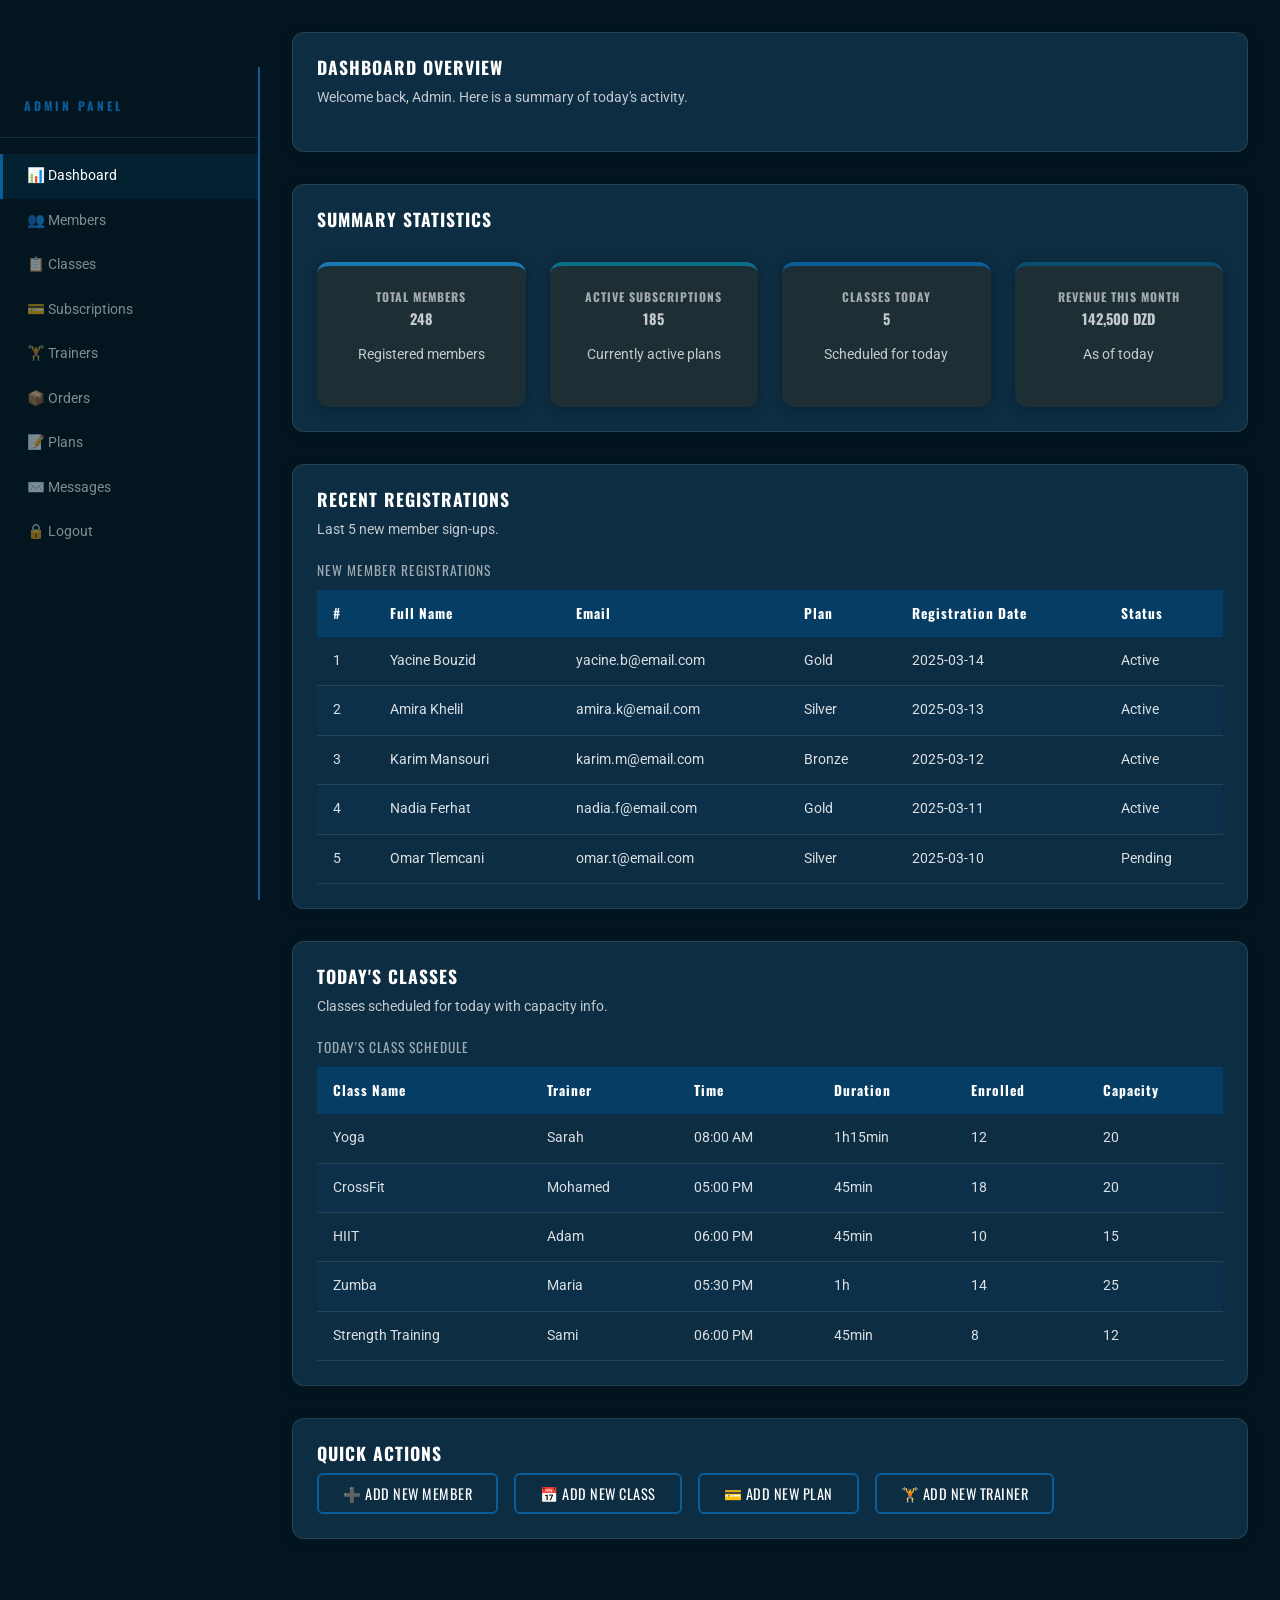
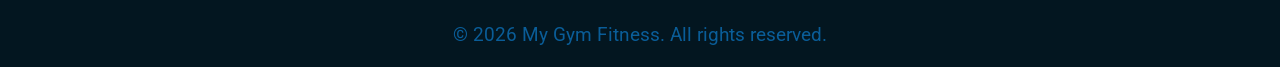
==== admin -dashboard.html @ 6d915fa9 "first commit" ====
<!DOCTYPE html>
<html lang="en">
<head>
    <meta charset="UTF-8">
    <meta name="viewport" content="width=device-width, initial-scale=1.0">
    <title>Admin Dashboard</title>
    <link rel="stylesheet" href="admin-dashboard.css">
    <link href="https://fonts.googleapis.com/css2?family=Oswald:wght@400;700&family=Roboto:wght@300;400;500&display=swap" rel="stylesheet">
</head>
<body>


<!-- Admin Layout: Sidebar + Main Content -->
<div class="admin-wrapper">

    <!-- Sidebar Navigation -->
    <aside class="admin-sidebar">
        <h2>Admin Panel</h2>
        <nav>
            <ul>
                <li><a href="admin-dashboard.html" class="active">📊 Dashboard</a></li>
                <li><a href="#">👥 Members</a></li>
                <li><a href="#">📋 Classes</a></li>
                <li><a href="#">💳 Subscriptions</a></li>
                <li><a href="#">🏋️ Trainers</a></li>
                <li><a href="#">📦 Orders</a></li>
                <li><a href="admin-plans.html">📝 Plans</a></li>
                <li><a href="#">✉️ Messages</a></li>
                <li><a href="admin-login.html">🔒 Logout</a></li>
            </ul>
        </nav>
    </aside>

    <!-- Main Dashboard Content -->
    <main class="admin-main">

        <section id="dashboard-header">
            <h2>Dashboard Overview</h2>
            <p>Welcome back, Admin. Here is a summary of today's activity.</p>
        </section>

        <!-- Summary Stats Section -->
        <section id="stats">
            <h2>Summary Statistics</h2>

            <article class="stat-card">
                <h3>Total Members</h3>
                <p class="stat-number">248</p>
                <p class="stat-label">Registered members</p>
            </article>

            <article class="stat-card">
                <h3>Active Subscriptions</h3>
                <p class="stat-number">185</p>
                <p class="stat-label">Currently active plans</p>
            </article>

            <article class="stat-card">
                <h3>Classes Today</h3>
                <p class="stat-number">5</p>
                <p class="stat-label">Scheduled for today</p>
            </article>

            <article class="stat-card">
                <h3>Revenue This Month</h3>
                <p class="stat-number">142,500 DZD</p>
                <p class="stat-label">As of today</p>
            </article>
        </section>

        <!-- Recent Registrations Table -->
        <section id="recent-activity">
            <h2>Recent Registrations</h2>
            <p>Last 5 new member sign-ups.</p>
<table>
                <caption>New Member Registrations</caption>
                <thead>
                    <tr>
                        <th>#</th>
                        <th>Full Name</th>
                        <th>Email</th>
                        <th>Plan</th>
                        <th>Registration Date</th>
                        <th>Status</th>
                    </tr>
                </thead>
                <tbody>
                    <tr>
                        <td>1</td>
                        <td>Yacine Bouzid</td>
                        <td>yacine.b@email.com</td>
                        <td>Gold</td>
                        <td>2025-03-14</td>
                        <td>Active</td>
                    </tr>
                    <tr>
                        <td>2</td>
                        <td>Amira Khelil</td>
                        <td>amira.k@email.com</td>
                        <td>Silver</td>
                        <td>2025-03-13</td>
                        <td>Active</td>
                    </tr>
                    <tr>
                        <td>3</td>
                        <td>Karim Mansouri</td>
                        <td>karim.m@email.com</td>
                        <td>Bronze</td>
                        <td>2025-03-12</td>
                        <td>Active</td>
                    </tr>
                    <tr>
                        <td>4</td>
                        <td>Nadia Ferhat</td>
                        <td>nadia.f@email.com</td>
                        <td>Gold</td>
                        <td>2025-03-11</td>
                        <td>Active</td>
                    </tr>
                    <tr>
                        <td>5</td>
                        <td>Omar Tlemcani</td>
                        <td>omar.t@email.com</td>
                        <td>Silver</td>
                        <td>2025-03-10</td>
                        <td>Pending</td>
                    </tr>
                </tbody>
            </table>
        </section>

        <!-- Today's Classes Table -->
        <section id="todays-classes">
            <h2>Today's Classes</h2>
            <p>Classes scheduled for today with capacity info.</p>
<table>
                <caption>Today's Class Schedule</caption>
                <thead>
                    <tr>
                        <th>Class Name</th>
                        <th>Trainer</th>
                        <th>Time</th>
                        <th>Duration</th>
                        <th>Enrolled</th>
                        <th>Capacity</th>
                    </tr>
                </thead>
                <tbody>
                    <tr>
                        <td>Yoga</td>
                        <td>Sarah</td>
                        <td>08:00 AM</td>
                        <td>1h15min</td>
                        <td>12</td>
                        <td>20</td>
                    </tr>
                    <tr>
                        <td>CrossFit</td>
                        <td>Mohamed</td>
                        <td>05:00 PM</td>
                        <td>45min</td>
                        <td>18</td>
                        <td>20</td>
                    </tr>
                    <tr>
                        <td>HIIT</td>
                        <td>Adam</td>
                        <td>06:00 PM</td>
                        <td>45min</td>
                        <td>10</td>
                        <td>15</td>
                    </tr>
                    <tr>
                        <td>Zumba</td>
                        <td>Maria</td>
                        <td>05:30 PM</td>
                        <td>1h</td>
                        <td>14</td>
                        <td>25</td>
                    </tr>
                    <tr>
                        <td>Strength Training</td>
                        <td>Sami</td>
                        <td>06:00 PM</td>
                        <td>45min</td>
                        <td>8</td>
                        <td>12</td>
                    </tr>
                </tbody>
            </table>
        </section>

        <!-- Quick Actions Section -->
        <section id="quick-actions">
            <h2>Quick Actions</h2>
            <ul>
                <li><button type="button">➕ Add New Member</button></li>
                <li><button type="button">📅 Add New Class</button></li>
                <li><button type="button">💳 Add New Plan</button></li>
                <li><button type="button">🏋️ Add New Trainer</button></li>
            </ul>
        </section>

    </main>
</div>
<footer>
      <p>© 2026 My Gym Fitness. All rights reserved.</p>
    </footer>

</body>
</html>
---- admin-dashboard.css ----
:root {
  --primary: #031620;
  --accent: #1d2f3587;
  --bg: #0a5d98;
  --text: #ffffff;

  /* Derived tokens — all built from the 4 roots above */
  --primary-light: #0d2d42;        /* lightened primary */
  --primary-lighter: #0f3a55;      /* hover states */
  --accent-solid: #1d2f35;         /* accent without alpha */
  --accent-hover: #2b4a55;         /* accent hover */
  --accent-bright: #1a8fcc;        /* bg-toned accent for borders/highlights */
  --bg-dark: #063d64;              /* darkened bg */
  --bg-light: #0e6faf;             /* lightened bg */
  --bg-muted: rgba(10,93,152,.15); /* subtle bg tint */
  --border: rgba(255,255,255,.1);
  --shadow: rgba(3,22,32,.4);

  --font-heading: 'Oswald', sans-serif;
  --font-body: 'Roboto', sans-serif;

  --space-xs: 8px;
  --space-sm: 16px;
  --space-md: 24px;
  --space-lg: 32px;
  --space-xl: 48px;
  --radius-sm: 6px;
  --radius-md: 12px;
  --transition: .3s ease;
}
*, *::before, *::after {
  box-sizing: border-box;
  margin: 0;
  padding: 0;
}
body {
  font-family: var(--font-body);
  background: var(--primary);
  color: var(--text);
  line-height: 1.7;
}
ul { list-style: none; }
a {
  text-decoration: none;
  transition: color var(--transition);
}
h1, h2, h3, h4 {
  font-family: var(--font-heading);
  text-transform: uppercase;
  letter-spacing: 1px;
  line-height: 1.2;
}

/* ── Admin Layout ── */
.admin-wrapper {
  display: flex;
  min-height: calc(100vh - 140px);
}
.admin-sidebar {
  width: 260px;
  min-width: 260px;
  background: var(--primary);
  border-right: 2px solid var(--bg);
  padding: var(--space-lg) 0;
  position: sticky;
  top: 67px;
  height: calc(100vh - 67px);
  overflow-y: auto;
}
.admin-sidebar h2 {
  font-size: .75rem;
  letter-spacing: 3px;
  color: var(--bg);
  padding: 0 var(--space-md) var(--space-md);
  border-bottom: 1px solid var(--primary-light);
  margin-bottom: var(--space-sm);
}
.admin-sidebar nav ul li a {
  display: block;
  padding: 10px var(--space-md);
  color: rgba(255,255,255,.5);
  font-size: .9rem;
  border-left: 3px solid transparent;
  transition: color var(--transition), background var(--transition), border-color var(--transition);
}
.admin-sidebar nav ul li a:hover,
.admin-sidebar nav ul li a.active {
  color: var(--text);
  background: var(--bg-muted);
  border-left-color: var(--bg);
}
/* ── Admin Main ── */
.admin-main {
  flex: 1;
  background: var(--primary);
  padding: var(--space-lg);
  overflow-x: auto;
}
.admin-main section {
  background: var(--primary-light);
  border-radius: var(--radius-md);
  padding: var(--space-md);
  margin-bottom: var(--space-lg);
  box-shadow: 0 2px 12px var(--shadow);
  border: 1px solid var(--border);
}
.admin-main h2 {
  color: var(--text);
  margin-bottom: var(--space-xs);
  font-size: 1.1rem;
}
.admin-main p {
  color: rgba(255,255,255,.75);
  font-size: .9rem;
  margin-bottom: var(--space-sm);
}
/* ── Stat Cards ── */
#stats {
  display: grid;
  grid-template-columns: repeat(4, 1fr);
  gap: var(--space-md);
}
#stats > h2 { grid-column: 1 / -1; }
.stat-card {
  background: var(--accent-solid);
  border-radius: var(--radius-md);
  padding: var(--space-md);
  text-align: center;
  box-shadow: 0 2px 12px var(--shadow);
  border-top: 4px solid var(--bg);
}
.stat-card:nth-child(2) { border-top-color: #1a7ab5; }
.stat-card:nth-child(3) { border-top-color: #0d6e8a; }
.stat-card:nth-child(5) { border-top-color: #0a4f70; }
.stat-card h3 {
  font-size: .75rem;
  letter-spacing: 1px;
  color: rgba(255,255,255,.6);
  margin-bottom: var(--space-xs);
}
.stat-number {
  font-family: var(--font-heading);
  font-size: 2rem;
  font-weight: 700;
  color: var(--text);
  line-height: 1;
  margin-bottom: 4px;
}
.stat-label {
  font-size: .8rem;
  color: rgba(255,255,255,.45);
}
/* ── Tables ── */
.admin-main table {
  width: 100%;
  border-collapse: collapse;
  font-size: .9rem;
}
.admin-main caption {
  font-family: var(--font-heading);
  font-size: .85rem;
  color: rgba(255,255,255,.6);
  text-align: left;
  letter-spacing: 1px;
  padding-bottom: var(--space-xs);
  text-transform: uppercase;
}
.admin-main thead tr { background: var(--bg-dark); }
.admin-main thead th,
.admin-main tbody td { padding: 12px var(--space-sm); }
.admin-main thead th {
  color: var(--text);
  font-family: var(--font-heading);
  font-size: .85rem;
  text-align: left;
  letter-spacing: 1px;
}
.admin-main tbody tr {
  border-bottom: 1px solid var(--border);
  transition: background var(--transition);
}
.admin-main tbody tr:nth-child(even) { background: rgba(10,93,152,.08); }
.admin-main tbody tr:hover           { background: rgba(10,93,152,.18); }
.admin-main tbody td                 { color: rgba(255,255,255,.85); }
/* ── Quick Actions ── */
#quick-actions ul {
  display: flex;
  flex-wrap: wrap;
  gap: var(--space-sm);
}
#quick-actions button {
  background: transparent;
  color: var(--text);
  border: 2px solid var(--bg);
  border-radius: var(--radius-sm);
  padding: var(--space-xs) var(--space-md);
  font-family: var(--font-heading);
  font-size: .9rem;
  letter-spacing: .5px;
  text-transform: uppercase;
  cursor: pointer;
  transition: background var(--transition), color var(--transition);
}
#quick-actions button:hover {
  background: var(--bg);
  color: var(--text);
}
footer {
  color: var(--bg);
  text-align: center;
  font-size: 1.2rem;
  padding: 1rem;
}
/* ── Responsive ── */
@media (max-width: 1023px) {
  nav { flex-direction: column; gap: var(--space-sm); }
  ul.navbar { flex-wrap: wrap; justify-content: center; }
  .admin-wrapper { flex-direction: column; }
  .admin-sidebar {
    width: 100%;
    position: static;
    height: auto;
    padding: var(--space-sm);
  }
  .admin-sidebar nav ul {
    display: flex;
    flex-wrap: wrap;
    gap: 4px;
  }
  .admin-sidebar nav ul li a {
    border-left: none;
    border-bottom: 3px solid transparent;
    padding: var(--space-xs) var(--space-sm);
  }
  .admin-sidebar nav ul li a:hover,
  .admin-sidebar nav ul li a.active {
    border-left-color: transparent;
    border-bottom-color: var(--bg);
  }
  #stats { grid-template-columns: repeat(2, 1fr); }
}
@media (max-width: 767px) {
  #stats { grid-template-columns: 1fr; }
  footer { flex-direction: column; text-align: center; }
  .admin-main { padding: var(--space-sm); }
  #quick-actions ul { flex-direction: column; }
  #quick-actions button { width: 100%; }
  table { display: block; overflow-x: auto; white-space: nowrap; }
}
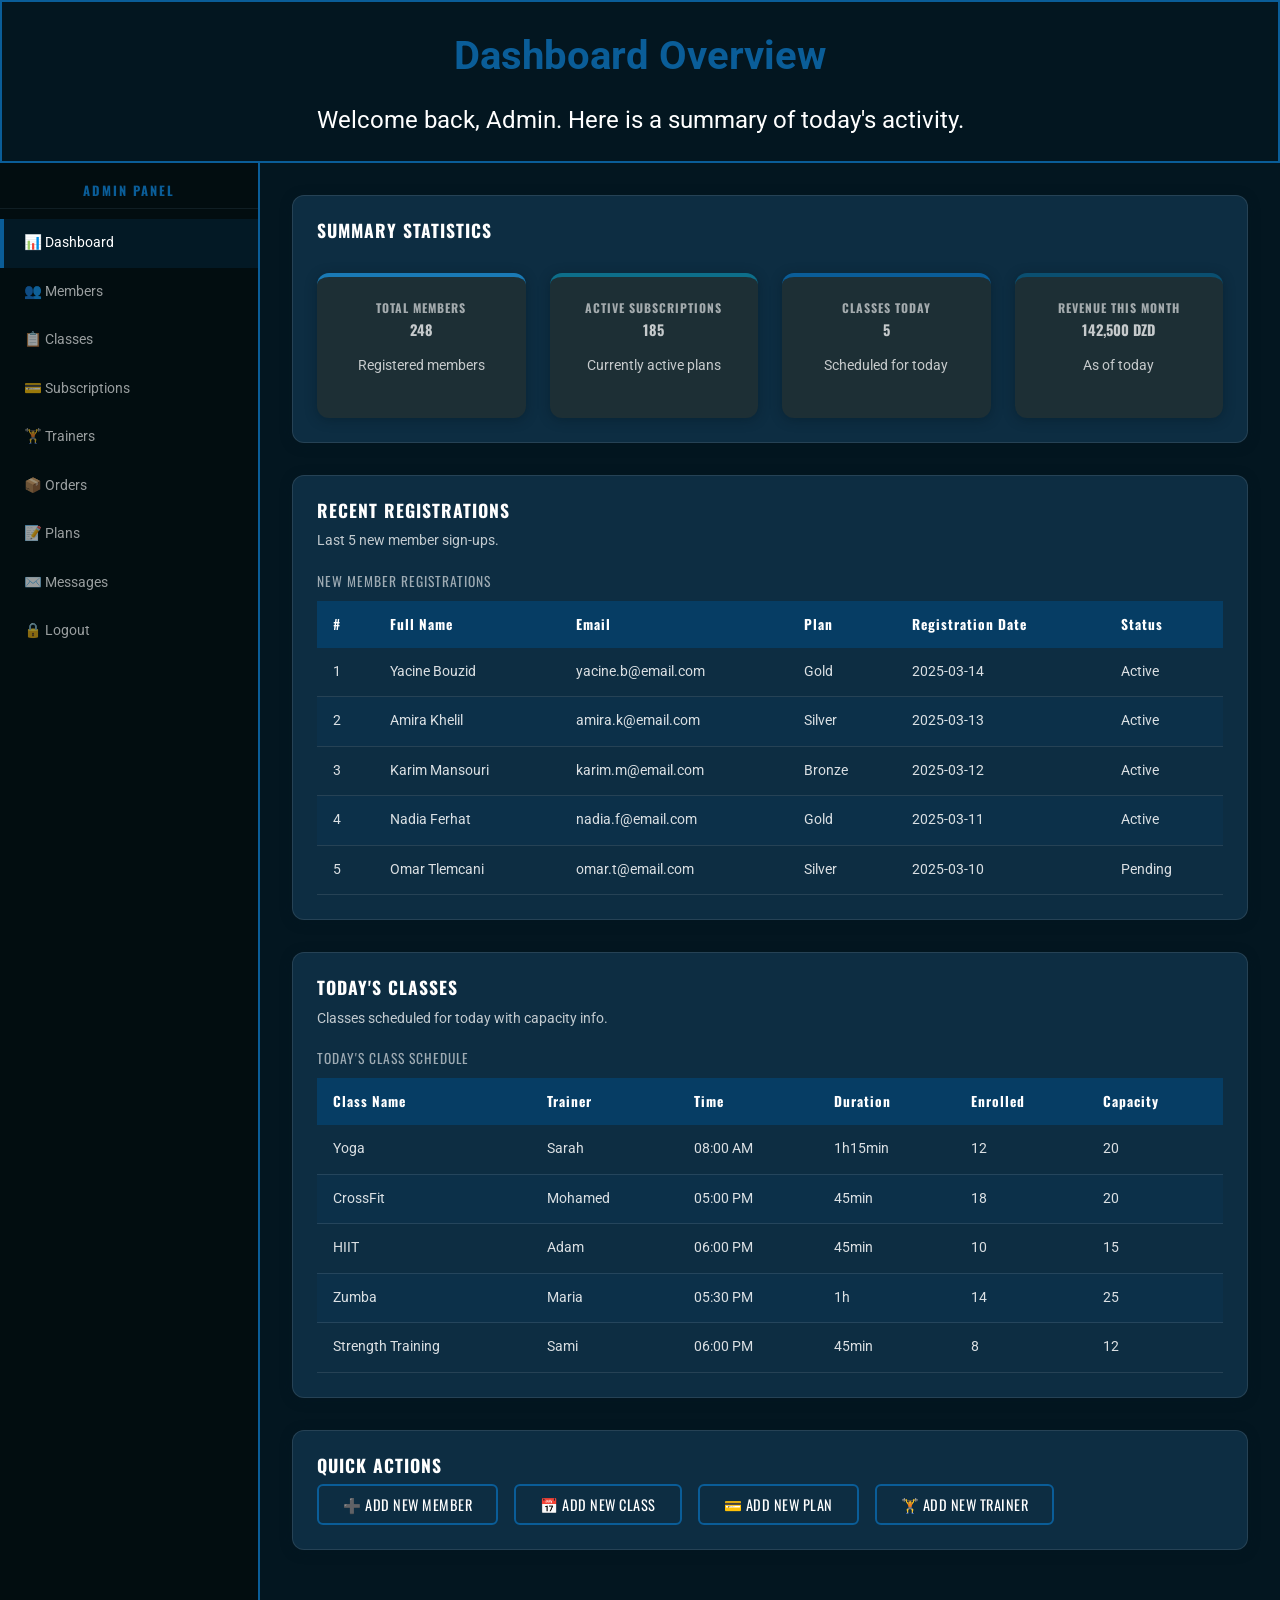
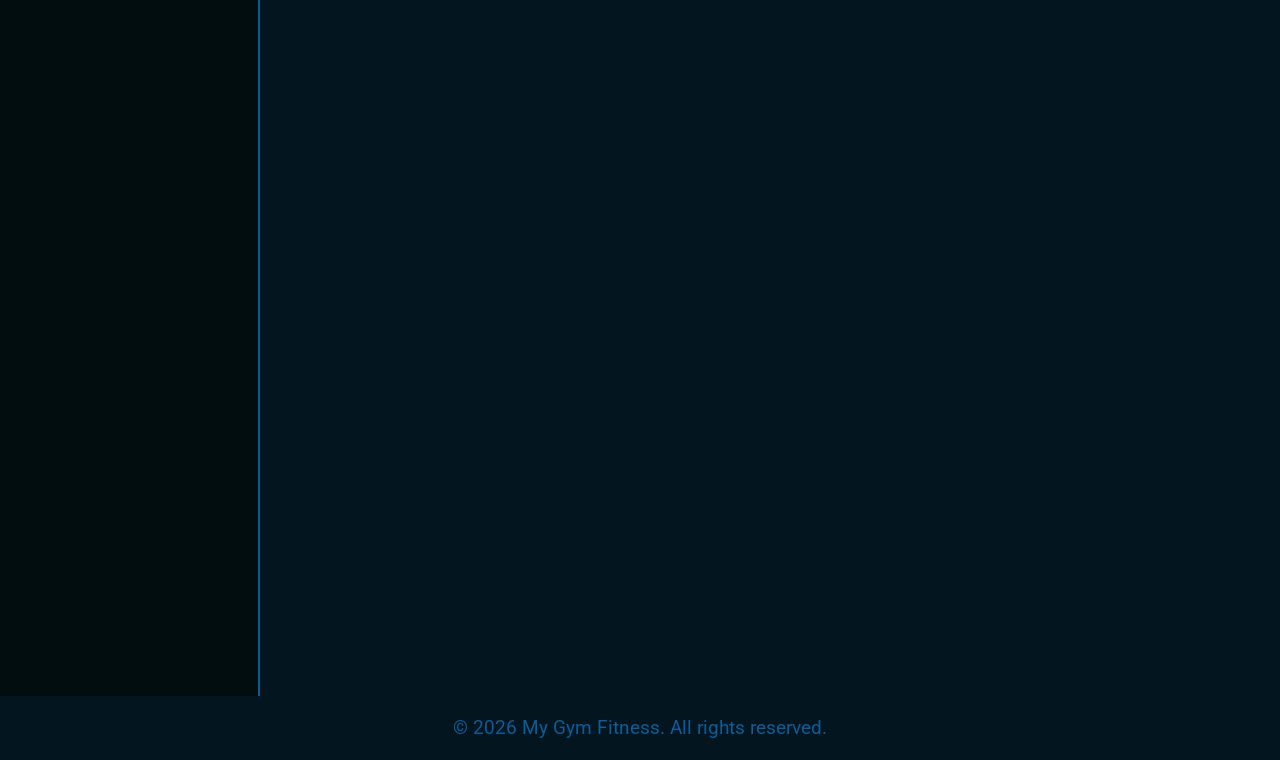
==== commit fedddb3b: "add all pages" ====
--- a/admin -dashboard.html
+++ b/admin -dashboard.html
@@ -8,8 +8,12 @@
     <link href="https://fonts.googleapis.com/css2?family=Oswald:wght@400;700&family=Roboto:wght@300;400;500&display=swap" rel="stylesheet">
 </head>
 <body>
-
-
+    <div class="bor">
+    <header> 
+            <h1>Dashboard Overview</h1>
+            <p>Welcome back, Admin. Here is a summary of today's activity.</p>
+            </div>
+</header>
 <!-- Admin Layout: Sidebar + Main Content -->
 <div class="admin-wrapper">
 
@@ -18,27 +22,21 @@
         <h2>Admin Panel</h2>
         <nav>
             <ul>
-                <li><a href="admin-dashboard.html" class="active">📊 Dashboard</a></li>
-                <li><a href="#">👥 Members</a></li>
-                <li><a href="#">📋 Classes</a></li>
-                <li><a href="#">💳 Subscriptions</a></li>
-                <li><a href="#">🏋️ Trainers</a></li>
-                <li><a href="#">📦 Orders</a></li>
-                <li><a href="admin-plans.html">📝 Plans</a></li>
-                <li><a href="#">✉️ Messages</a></li>
-                <li><a href="admin-login.html">🔒 Logout</a></li>
+                <li><a href="admin-dashboard.html" class="active" target="_blank">📊 Dashboard</a></li>
+                <li><a href="membership.html" target="_blank" >👥 Members</a></li>
+                <li><a href="classes.html"  target="_blank">📋 Classes</a></li>
+                <li><a href="index.html" target="_blank" >💳 Subscriptions</a></li>
+                <li><a href="trainers.html"  target="_blank">🏋️ Trainers</a></li>
+                <li><a href="contact.html" target="_blank" >📦 Orders</a></li>
+                <li><a href="plan-management.html"  target="_blank">📝 Plans</a></li>
+                <li><a href="contact.html" target="_blank" >✉️ Messages</a></li>
+                <li><a href="admin-login.html"  target="_blank">🔒 Logout</a></li>
             </ul>
         </nav>
     </aside>
 
     <!-- Main Dashboard Content -->
     <main class="admin-main">
-
-        <section id="dashboard-header">
-            <h2>Dashboard Overview</h2>
-            <p>Welcome back, Admin. Here is a summary of today's activity.</p>
-        </section>
-
         <!-- Summary Stats Section -->
         <section id="stats">
             <h2>Summary Statistics</h2>
--- a/admin-dashboard.css
+++ b/admin-dashboard.css
@@ -5,14 +5,14 @@
   --text: #ffffff;
 
   /* Derived tokens — all built from the 4 roots above */
-  --primary-light: #0d2d42;        /* lightened primary */
-  --primary-lighter: #0f3a55;      /* hover states */
-  --accent-solid: #1d2f35;         /* accent without alpha */
-  --accent-hover: #2b4a55;         /* accent hover */
-  --accent-bright: #1a8fcc;        /* bg-toned accent for borders/highlights */
-  --bg-dark: #063d64;              /* darkened bg */
-  --bg-light: #0e6faf;             /* lightened bg */
-  --bg-muted: rgba(10,93,152,.15); /* subtle bg tint */
+  --primary-light: #0d2d42;       
+  --primary-lighter: #0f3a55;      
+  --accent-solid: #1d2f35;         
+  --accent-hover: #2b4a55;         
+  --accent-bright: #1a8fcc;        
+  --bg-dark: #063d64;             
+  --bg-light: #0e6faf;             
+  --bg-muted: rgba(10,93,152,.15); 
   --border: rgba(255,255,255,.1);
   --shadow: rgba(3,22,32,.4);
 
@@ -33,6 +33,23 @@
   margin: 0;
   padding: 0;
 }
+.bor{
+header h1 {
+  color: var(--bg);
+  font-size: 2.5rem;
+  text-align: center;
+  padding: 20px 0;
+}
+header p{
+  color: var(--text);
+  font-size: 1.5rem;
+  text-align: center;
+  padding: 20px 0;
+  margin-top: -30px;
+}
+border: 2px solid var(--bg);
+
+}
 body {
   font-family: var(--font-body);
   background: var(--primary);
@@ -44,7 +61,7 @@
   text-decoration: none;
   transition: color var(--transition);
 }
-h1, h2, h3, h4 {
+ h2, h3, h4 {
   font-family: var(--font-heading);
   text-transform: uppercase;
   letter-spacing: 1px;
@@ -59,29 +76,29 @@
 .admin-sidebar {
   width: 260px;
   min-width: 260px;
-  background: var(--primary);
+  background: #020d10;
   border-right: 2px solid var(--bg);
-  padding: var(--space-lg) 0;
-  position: sticky;
-  top: 67px;
-  height: calc(100vh - 67px);
-  overflow-y: auto;
+  height:237vh;      
+  padding-top: 20px;
 }
 .admin-sidebar h2 {
-  font-size: .75rem;
-  letter-spacing: 3px;
+  font-size: 0.8rem;
+  letter-spacing: 2px;
   color: var(--bg);
-  padding: 0 var(--space-md) var(--space-md);
-  border-bottom: 1px solid var(--primary-light);
-  margin-bottom: var(--space-sm);
+  text-transform: uppercase;
+  border-bottom: 1px solid var(--accent);
+  padding-bottom: 10px;
+  margin-bottom: 10px;
+  text-align: center;
 }
 .admin-sidebar nav ul li a {
   display: block;
-  padding: 10px var(--space-md);
-  color: rgba(255,255,255,.5);
-  font-size: .9rem;
-  border-left: 3px solid transparent;
-  transition: color var(--transition), background var(--transition), border-color var(--transition);
+  padding: 12px 20px;
+  color: rgba(255, 255, 255, 0.6);
+  text-decoration: none;
+  font-size: 0.9rem;
+  transition: var(--transition);
+  border-left: 4px solid transparent;
 }
 .admin-sidebar nav ul li a:hover,
 .admin-sidebar nav ul li a.active {
@@ -200,6 +217,8 @@
   text-transform: uppercase;
   cursor: pointer;
   transition: background var(--transition), color var(--transition);
+      border: 2px solid var(--bg);
+
 }
 #quick-actions button:hover {
   background: var(--bg);
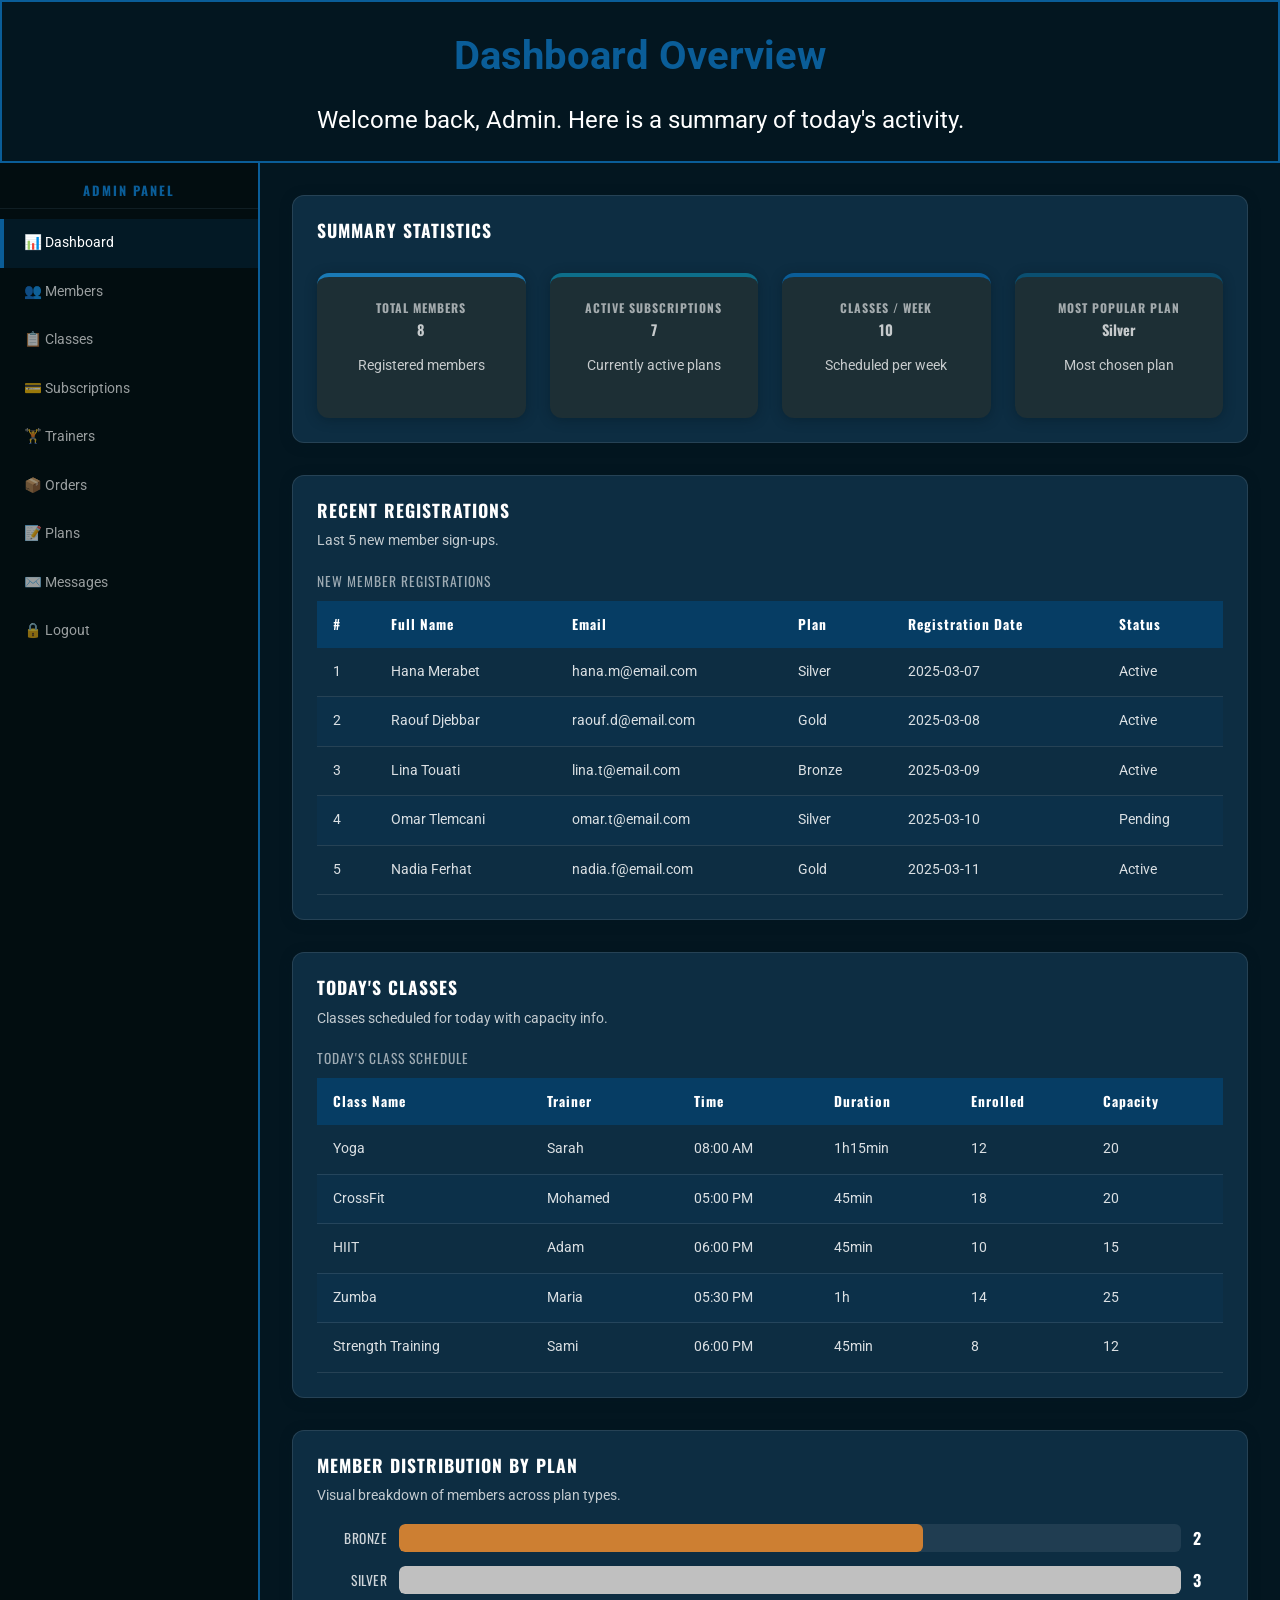
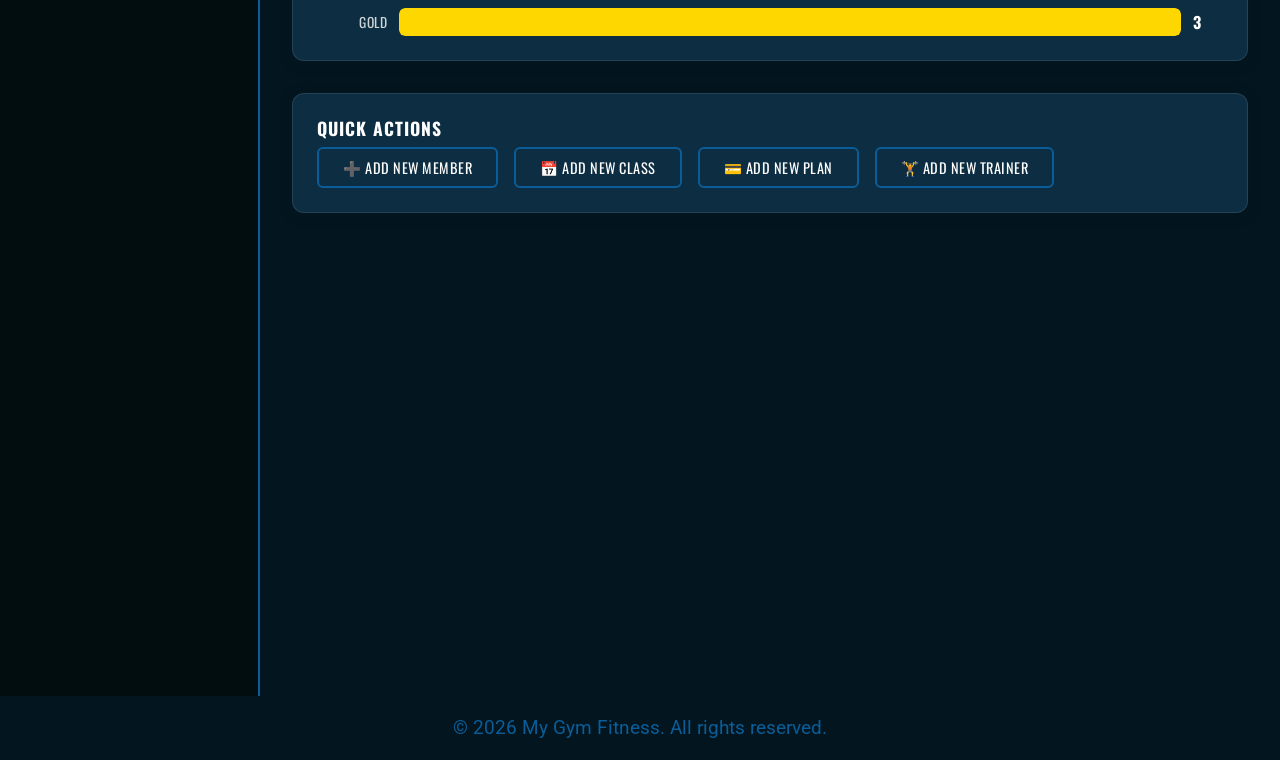
==== commit e463fdd6: "jspart" ====
--- a/admin -dashboard.html
+++ b/admin -dashboard.html
@@ -205,5 +205,6 @@
       <p>© 2026 My Gym Fitness. All rights reserved.</p>
     </footer>
 
+<script src="admin-dashboard.js"></script>
 </body>
 </html>
--- a/admin-dashboard.css
+++ b/admin-dashboard.css
@@ -266,3 +266,49 @@
   #quick-actions button { width: 100%; }
   table { display: block; overflow-x: auto; white-space: nowrap; }
 }
+
+/* ============================================================
+   JS-DRIVEN STYLES — bar chart
+   ============================================================ */
+
+/* ── Plan Distribution Chart ── */
+.chart-container {
+  display: flex;
+  flex-direction: column;
+  gap: 14px;
+  margin-top: var(--space-sm);
+}
+.chart-bar-wrapper {
+  display: flex;
+  align-items: center;
+  gap: 12px;
+}
+.chart-label {
+  width: 70px;
+  font-family: var(--font-heading);
+  font-size: 0.85rem;
+  text-transform: uppercase;
+  letter-spacing: 0.5px;
+  text-align: right;
+  color: rgba(255, 255, 255, 0.8);
+}
+.chart-bar-track {
+  flex: 1;
+  height: 28px;
+  background: rgba(255, 255, 255, 0.08);
+  border-radius: 6px;
+  overflow: hidden;
+}
+.chart-bar {
+  height: 100%;
+  border-radius: 6px;
+  transition: width 0.6s ease;
+  min-width: 4px;
+}
+.chart-value {
+  width: 30px;
+  font-family: var(--font-heading);
+  font-size: 1rem;
+  font-weight: 700;
+  color: var(--text);
+}
